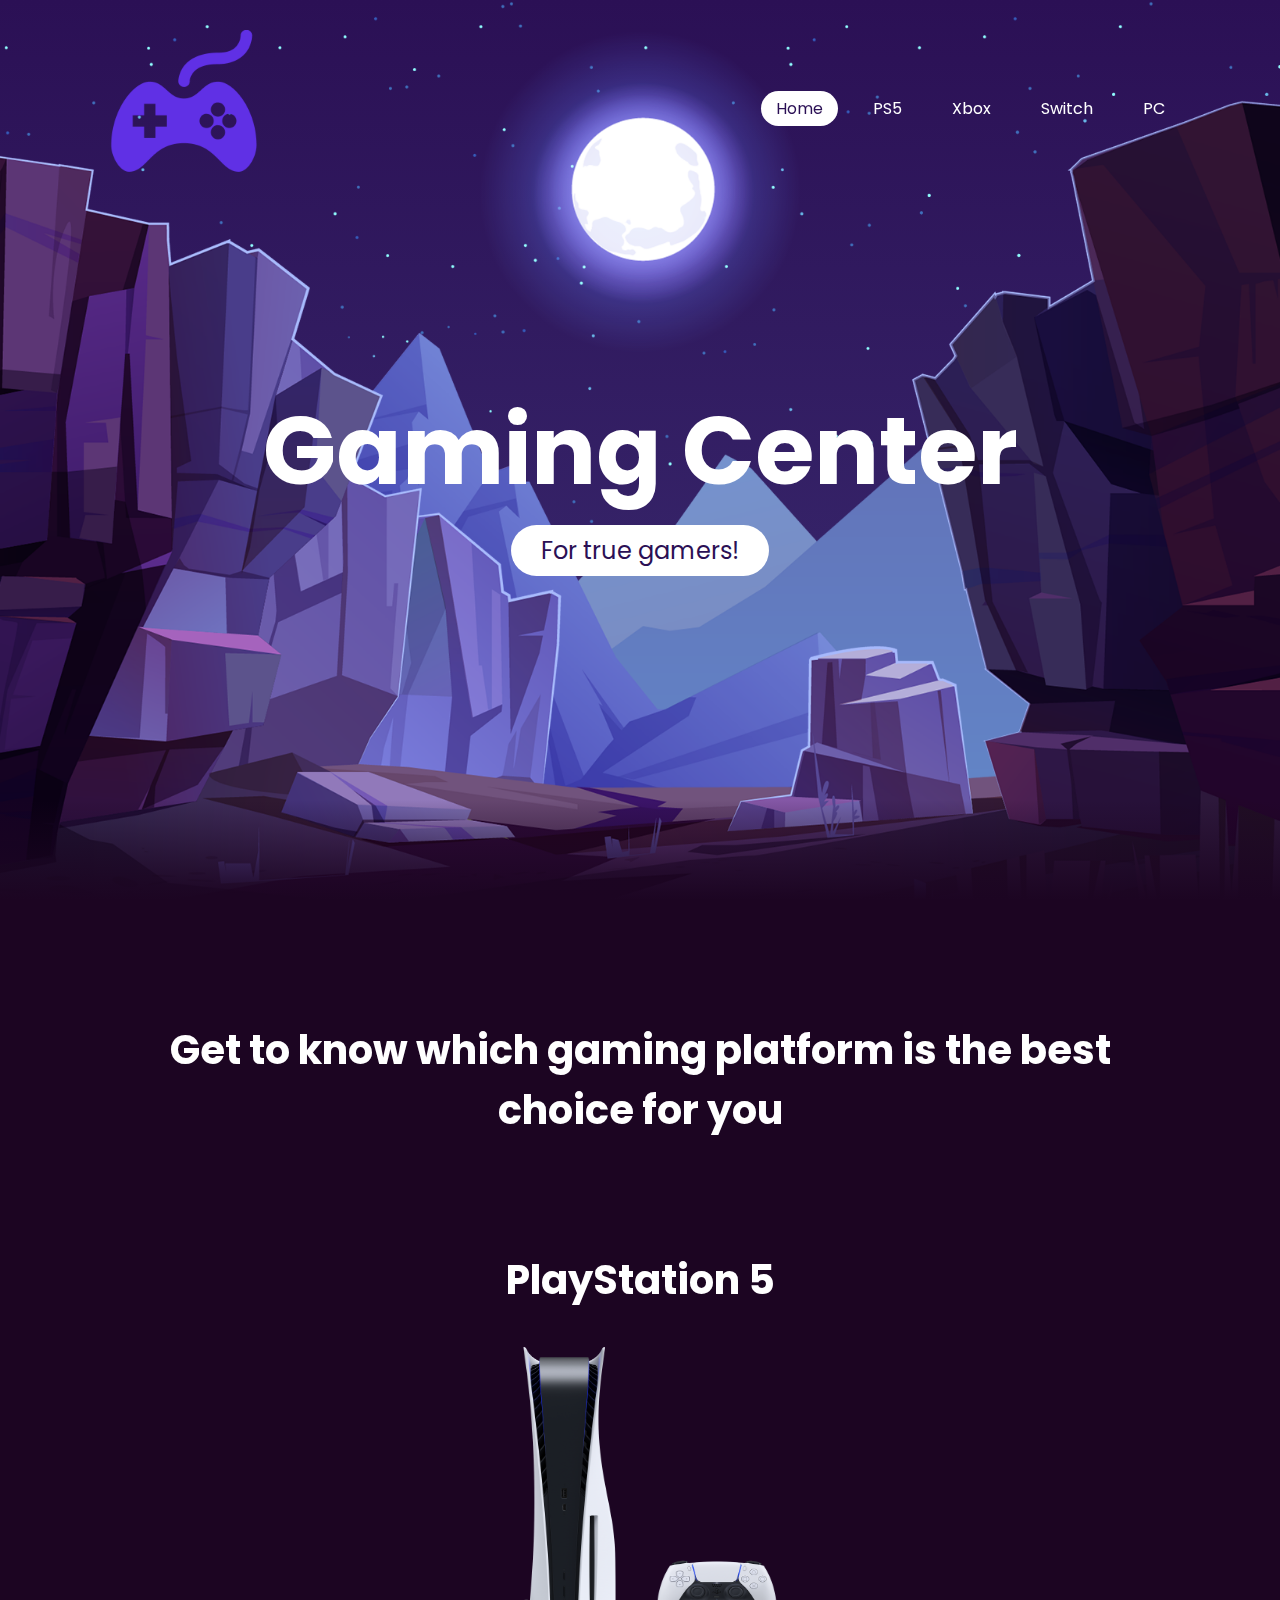
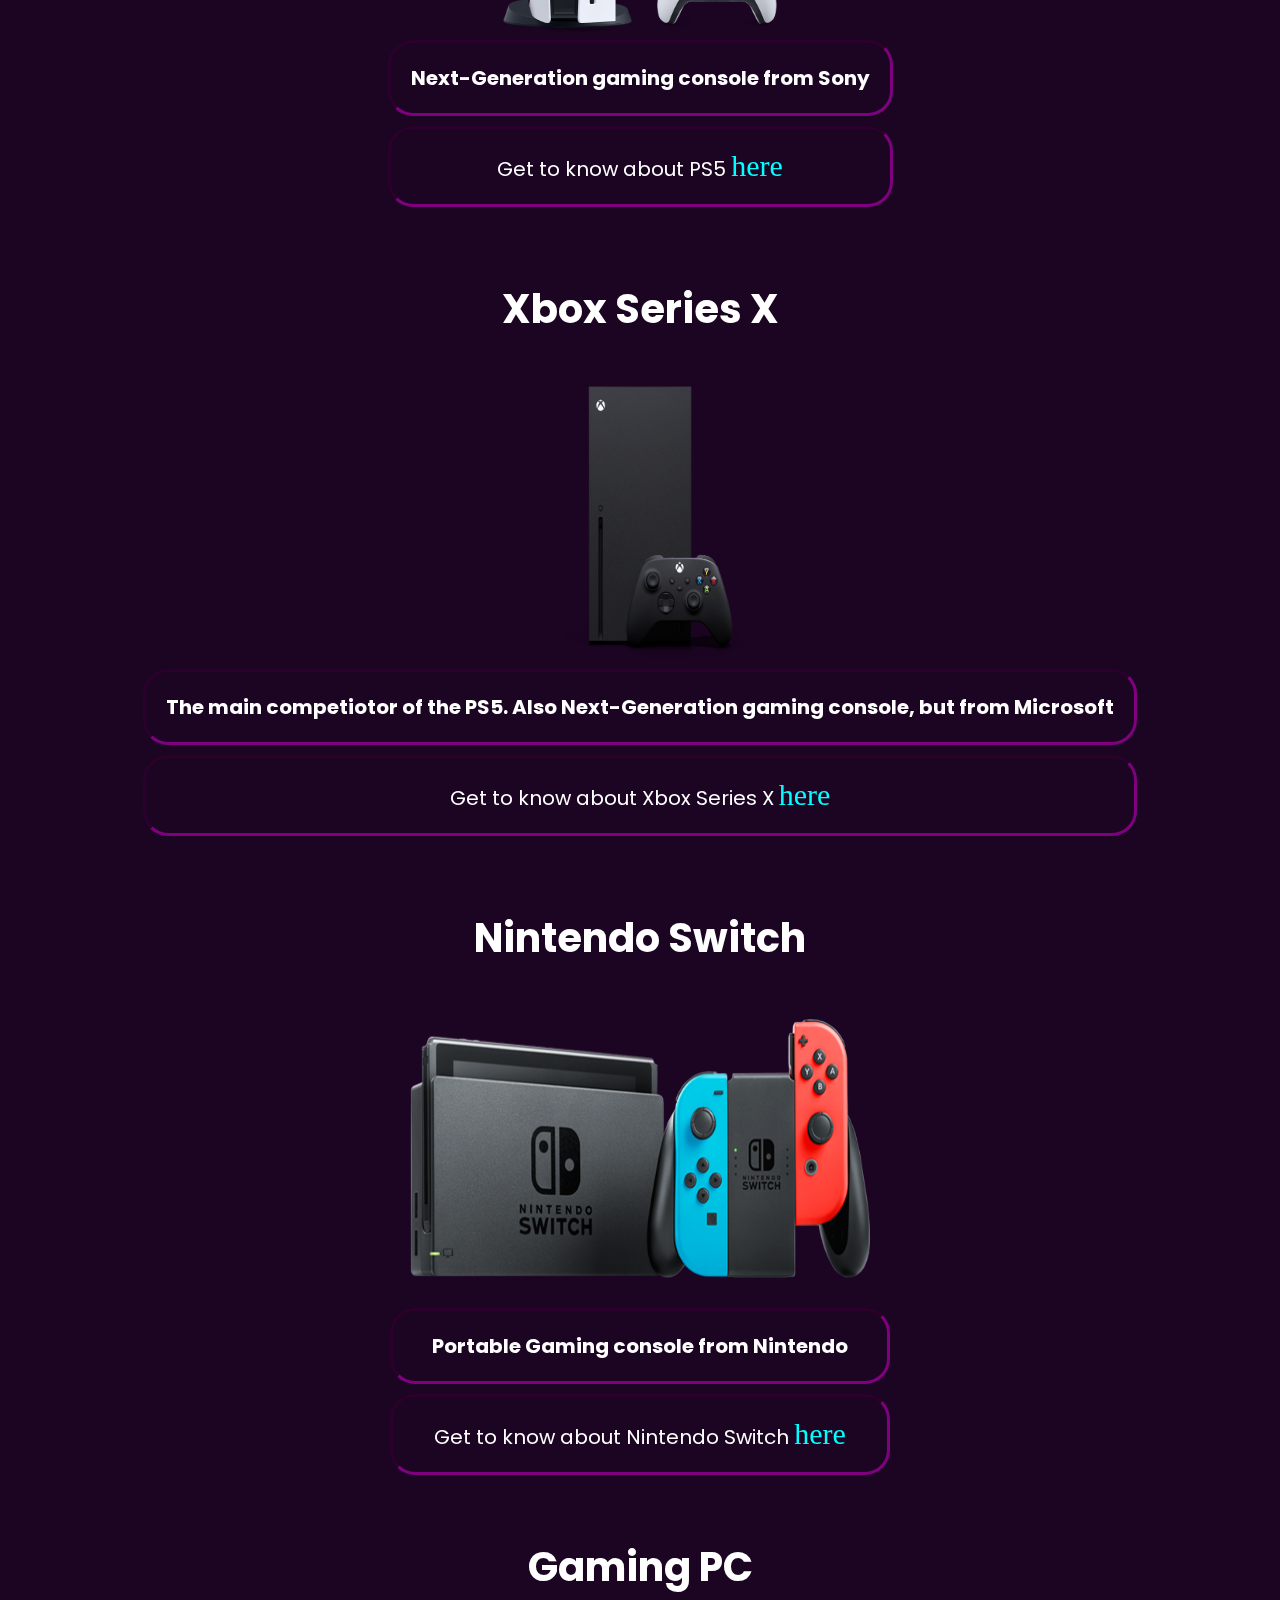
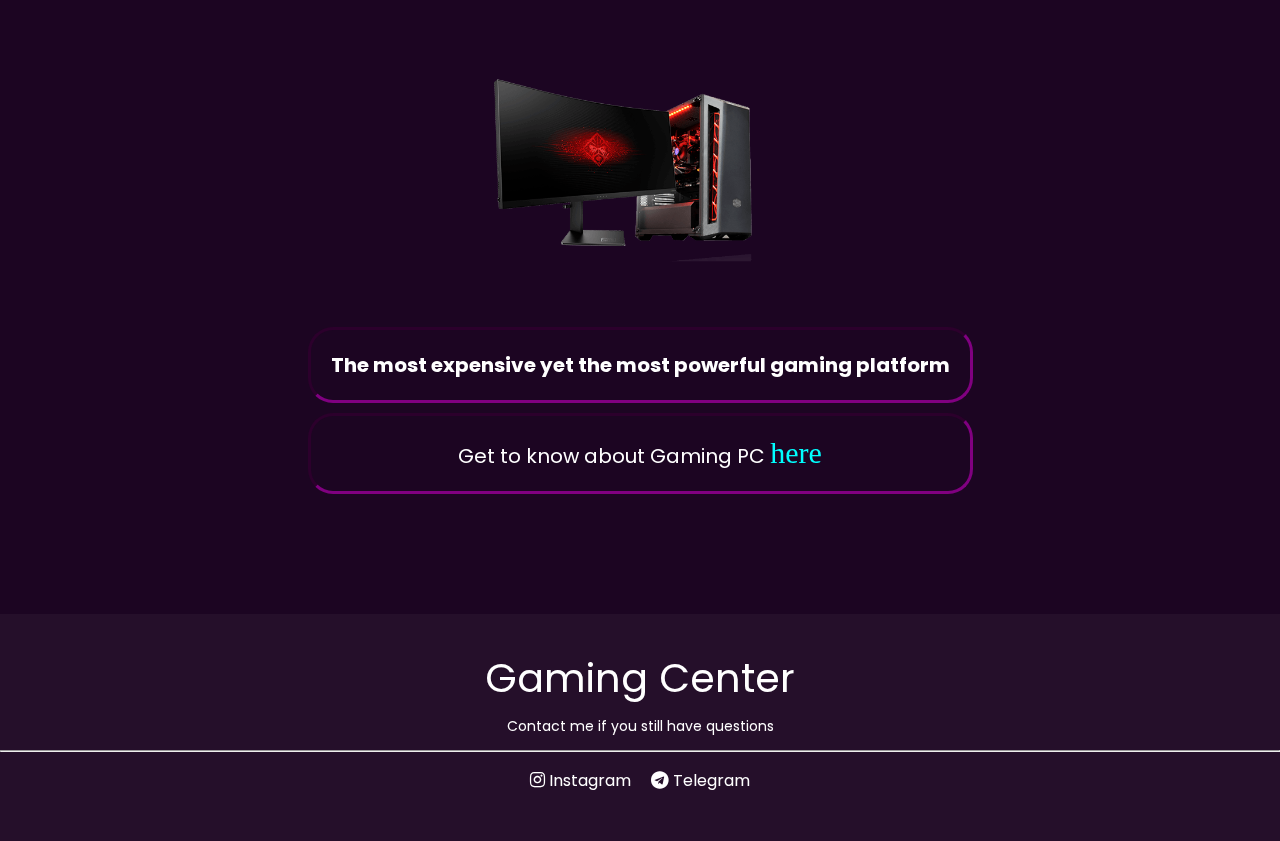
==== index.html @ 8a82aa0a "renamed index1.html" ====
<!DOCTYPE html>
<html lang="en">
<head>
    <meta charset="UTF-8">
    <meta name="description" content="The best Gaming Platfroms">
    <title>Gaming Centre</title>
    <link rel="stylesheet" href="css/main1.css">
    <link rel="stylesheet" href="https://cdnjs.cloudflare.com/ajax/libs/font-awesome/4.7.0/css/font-awesome.min.css">
</head>
<body>
    <header>
        <a href="#" class="logo"> <img src="images/pngegg (1).png"> </a>
        <ul>
             <li><a href="index1.html" class="active">Home</a></li>
             <li><a href="index2.html">PS5</a></li>
             <li><a href="index3.html">Xbox</a></li>
             <li><a href="index4.html">Switch</a></li>
             <li><a href="index5.html">PC</a></li>
        </ul>
    </header>

    <section>
        <img src="images/stars.png" id="stars">
        <img src="images/moon.png" id="moon">
        <img src="images/mountains_behind.png" id="mountains_behind">
        <h2 id="text">Gaming Center</h2>
        <div id="info">
            For true gamers!
        </div>
        <img src="images/mountains_front.png" id="mountains_front">
    </section>

    <div class="sec">
        <h2>Get to know which gaming platform is the best choice for you</h2>
        <div class="GamPlatfroms">
            <div class="ps5">
                <h3>PlayStation 5</h3>
                <a href="#"><img src="images/PS5.png" id="PS5"></a>
                <p><strong>Next-Generation gaming console from Sony</strong></p>
                <div class="2nd paragraph"><p>Get to know about PS5 <a href="index2.html">here</a></p></div>
            </div>
            <div class ="XboxSeriesX">
                <h3>Xbox Series X</h3>
                <a href="#"><img src="images/Xbox_Series_X.png" id="Xbox_Series_X"></a>
                <p><strong>The main competiotor of the PS5. Also Next-Generation gaming console, but from Microsoft</strong></p>
                <div class="2nd paragraph"><p>Get to know about Xbox Series X <a href="index3.html">here</a></p></div>
            </div>
            <div class ="Switch">
                <h3>Nintendo Switch</h3>
                <a href="#"><img src="images/Nintendo_Switch.png" id="Nintendo_Switch"></a>
                <p><strong>Portable Gaming console from Nintendo</strong></p>
                <div class="2nd paragraph"><p>Get to know about Nintendo Switch <a href="index4.html">here</a></p></div>
            </div>
            <div class ="PC" >
                <h3>Gaming PC</h3>
                <a href="#"><img src="images/gaming_pc.png" id="gaming_pc"></a>
                 <p><strong>The most expensive yet the most powerful gaming platform</strong></p>
                 <div class="2nd paragraph"><p>Get to know about Gaming PC <a href="index5.html">here</a></p></div>
            </div>
        </div>
    </div>

<footer>

    <div class = "footer-content">
        <h3>Gaming Center</h3>
        <p>Contact me if you still have questions</p>
        <hr>
        <ul class="socials">
            <li><a href="#"><i class="fa fa-instagram"></i> </a> Instagram </li>
            <li><a href="#"><i class="fa fa-telegram"> </i> </a> Telegram </li>
       </ul>
    </div>

</footer>
</body>
</html>
---- css/main1.css ----
@import url('https://fonts.googleapis.com/css2?family=Poppins:300,400,500,600,700,800,900&display=swap');
*
{
 margin: 0;
 padding: 0;
 box-sizing: border-box;
 font-family: 'Poppins', sans-serif;
}
 body
{
 min-height: 100vh;
 background: linear-gradient(#2b1055, #7597de)
}
 header
{
 position: absolute;
 top: 0;
 left: 0;
 width: 100%;
 padding: 30px 100px;
 display: flex;
 justify-content: space-between;
 align-items: center;
 z-index: 1000;
}
a img
{
 width: 150px;
 height: 150px;
 margin-left: 10px;
}
 header ul
{
 display: flex;
 justify-content: center;
 align-items: center;
}
 header ul li
{
 list-style: none;
 margin-left: 20px;
}
 header ul li a
{
 text-decoration: none;
 padding: 6px 15px;
 color: #fff;
 border-radius: 20px;
}
 header ul li a:hover,
 header ul li a.active
{
 background: #fff;
 color: #2b1055;
}
 section
{
 position: relative;
 width: 100%;
 height: 100vh;
 padding: 100px;
 display: flex;
 justify-content: center;
 align-items: center;
}
section::before
{
 content: '';
 position: absolute;
 bottom: 0;
 width: 100%;
 height: 100px;
 background: linear-gradient(to top,#1c0522, transparent);
 z-index:1000;
}
 section img
{
 position: absolute;
 top: 0;
 left: 0;
 width: 100%;
 height: 100%;
 object-fit: cover;
}
 section img#moon
{
 mix-blend-mode: screen;
}
 #text
{
 position: absolute;
 color: #fff;
 white-space: nowrap;
 font-size: 7.5vw;
 z-index: 9;
}
#info
{
 text-decoration: none;
 display: inline-block;
 padding: 8px 30px;
 border-radius: 40px;
 background: #fff;
 color: #2b1055;
 font-size: 1.5em;
 z-index: 9;
 transform: translateY(100px);
}
.sec
{
 position: relative;
 padding: 100px;
 background: #1c0522;
}
.sec h2
{
 font-size: 40px;
 margin-bottom: 70px;
 padding: 20px;
 color: #fff;
 text-align: center;
}
.GamPlatfroms
{
 display: grid;
 grid-template-rows: repeat(4, 1fr);
 grid-gap: 2em;
 justify-items: center;
}
.sec > div > div > a > img
{
width: 300px;
height: 300px;
}
#Nintendo_Switch
{
 width: 500px;
 height: 300px;
 margin-bottom: 10px;
 padding: 20px;
}
.sec > div > div > h3
{
 font-size: 40px;
 margin-bottom: 10px;
 padding: 20px;
 color: #fff;
 text-align: center;
}
.sec > div > div > p
{
 text-align: center;
 font-size: 20px;
 margin-bottom: 10px;
 padding: 20px;
 color: #fff;
 border: 3px inset purple;
 border-radius: 25px;
}
#PS5
{
  display: block;
  margin-left: auto;
  margin-right: auto;
}
#Xbox_Series_X
{
  display: block;
  margin-left: auto;
  margin-right: auto;
}
#Nintendo_Switch
{
  display: block;
  margin-left: auto;
  margin-right: auto;
}
#gaming_pc
{
  display: block;
  margin-left: auto;
  margin-right: auto;
}
.sec > div > div > div > p
{
 text-align: center;
 font-size: 20px;
 margin-bottom: 10px;
 padding: 20px;
 color: white;
 border: 3px inset purple;
 border-radius: 25px;
}
div div div p a
{
text-decoration: none;
font-family: "Copperplate",Fantasy;
font-size: 30px;
color: aqua;
}
div div div p a:hover
{
 background: #fff;
 color: #2b1055;
 border-radius: 10px;
 border: 3px solid #B879DA;
}
footer
{
 background: #250F2A;
 height: auto;
 width: 100vw;
 padding-top: 40px;
 color: #fff;
}
.footer-content
{
 display: flex;
 align-items: center;
 justify-content: center;
 flex-direction: column;
 text-align: center;
}
.footer-content h3
{
 font-size: 40px;
 font-weight: 400;
 text-transform: capitalize;
 line-height: 3rem;
}
.footer-content p
{
 max-width: 500px;
 margin: 10px auto;
 line-height: 28px;
 font-size: 14px;
}
.socials
{
 list-style: none;
 display: flex;
 align-items: center;
 justify-content: center;
 margin: 1rem 0 3rem 0;
}
.socials li
{
margin: 0 10px;
}
.socials a
{
 text-decoration: none;
 color: #fff;
}
.socials a i
{
 font-size: 1.1rem;
}
.socials a:hover i
{
 color: aqua;
}
hr
{
 width: 100%;
 text-align: left;
 margin-left: 0
}
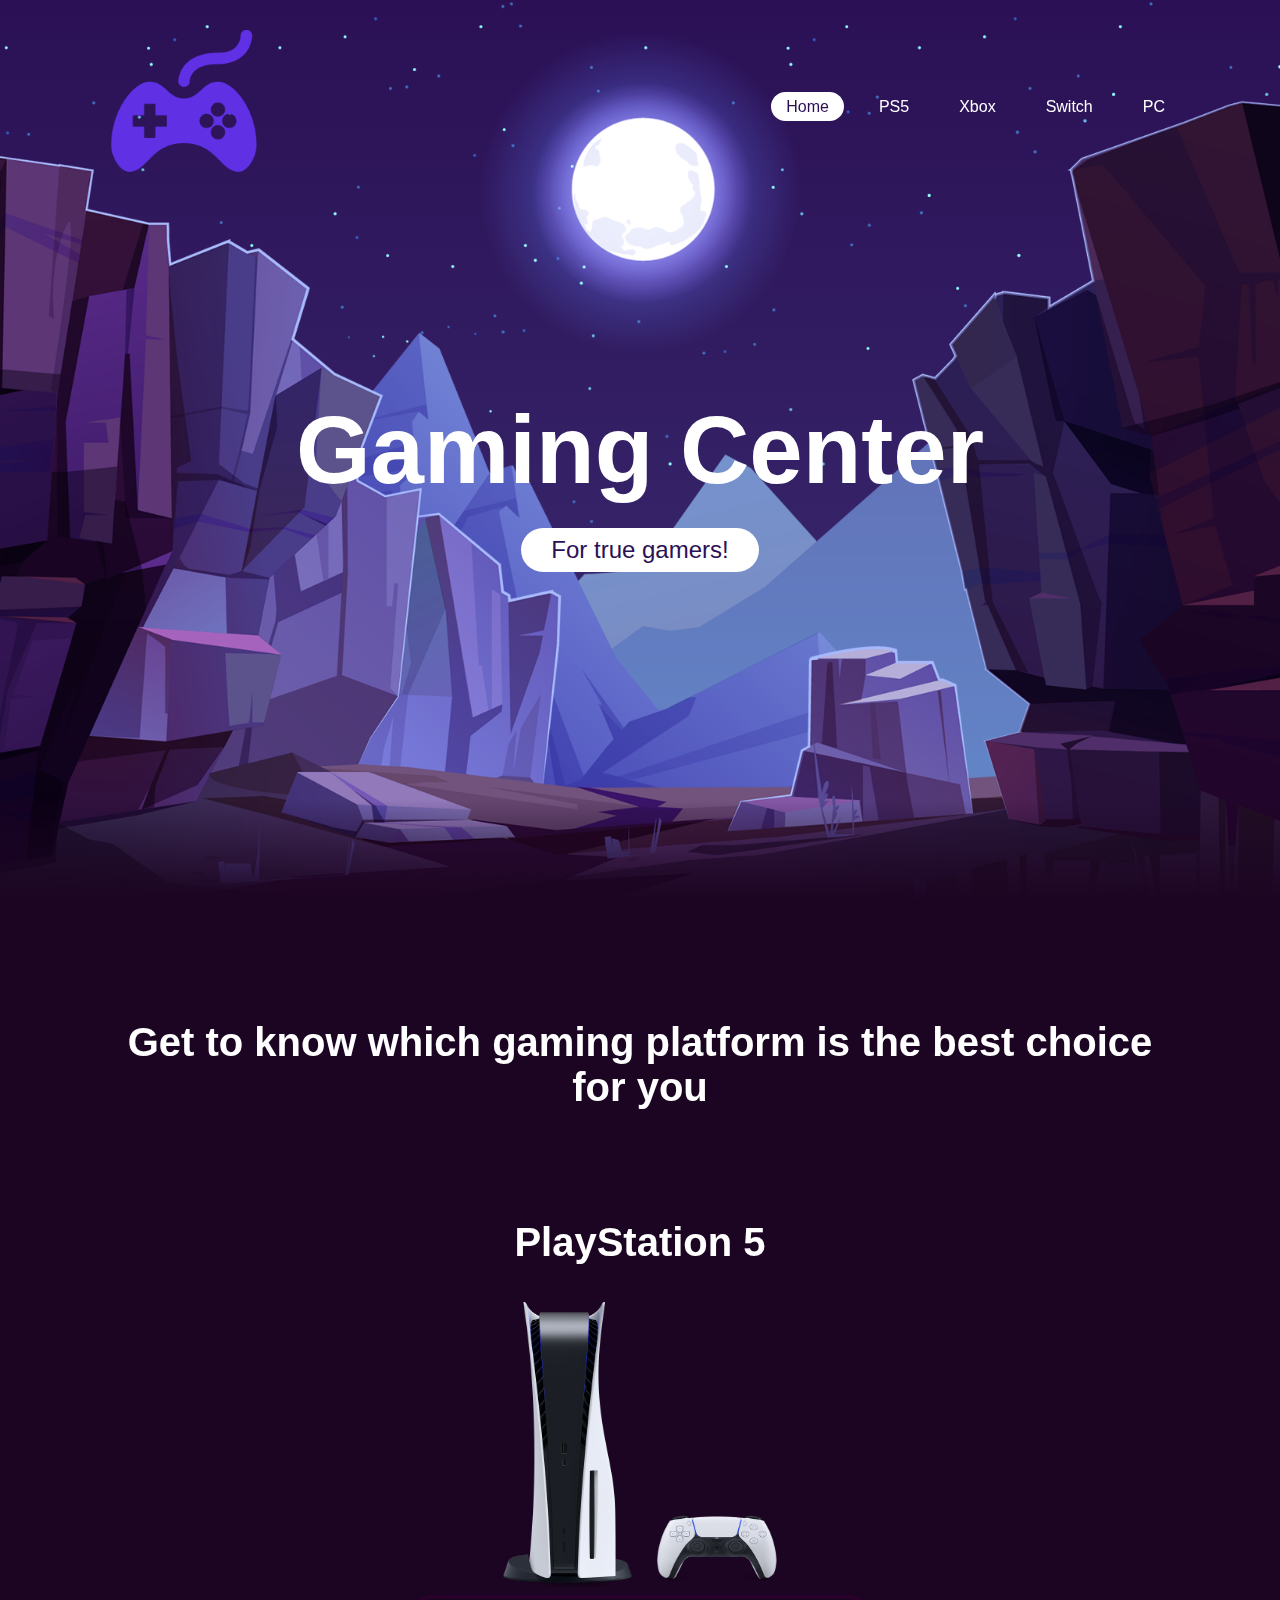
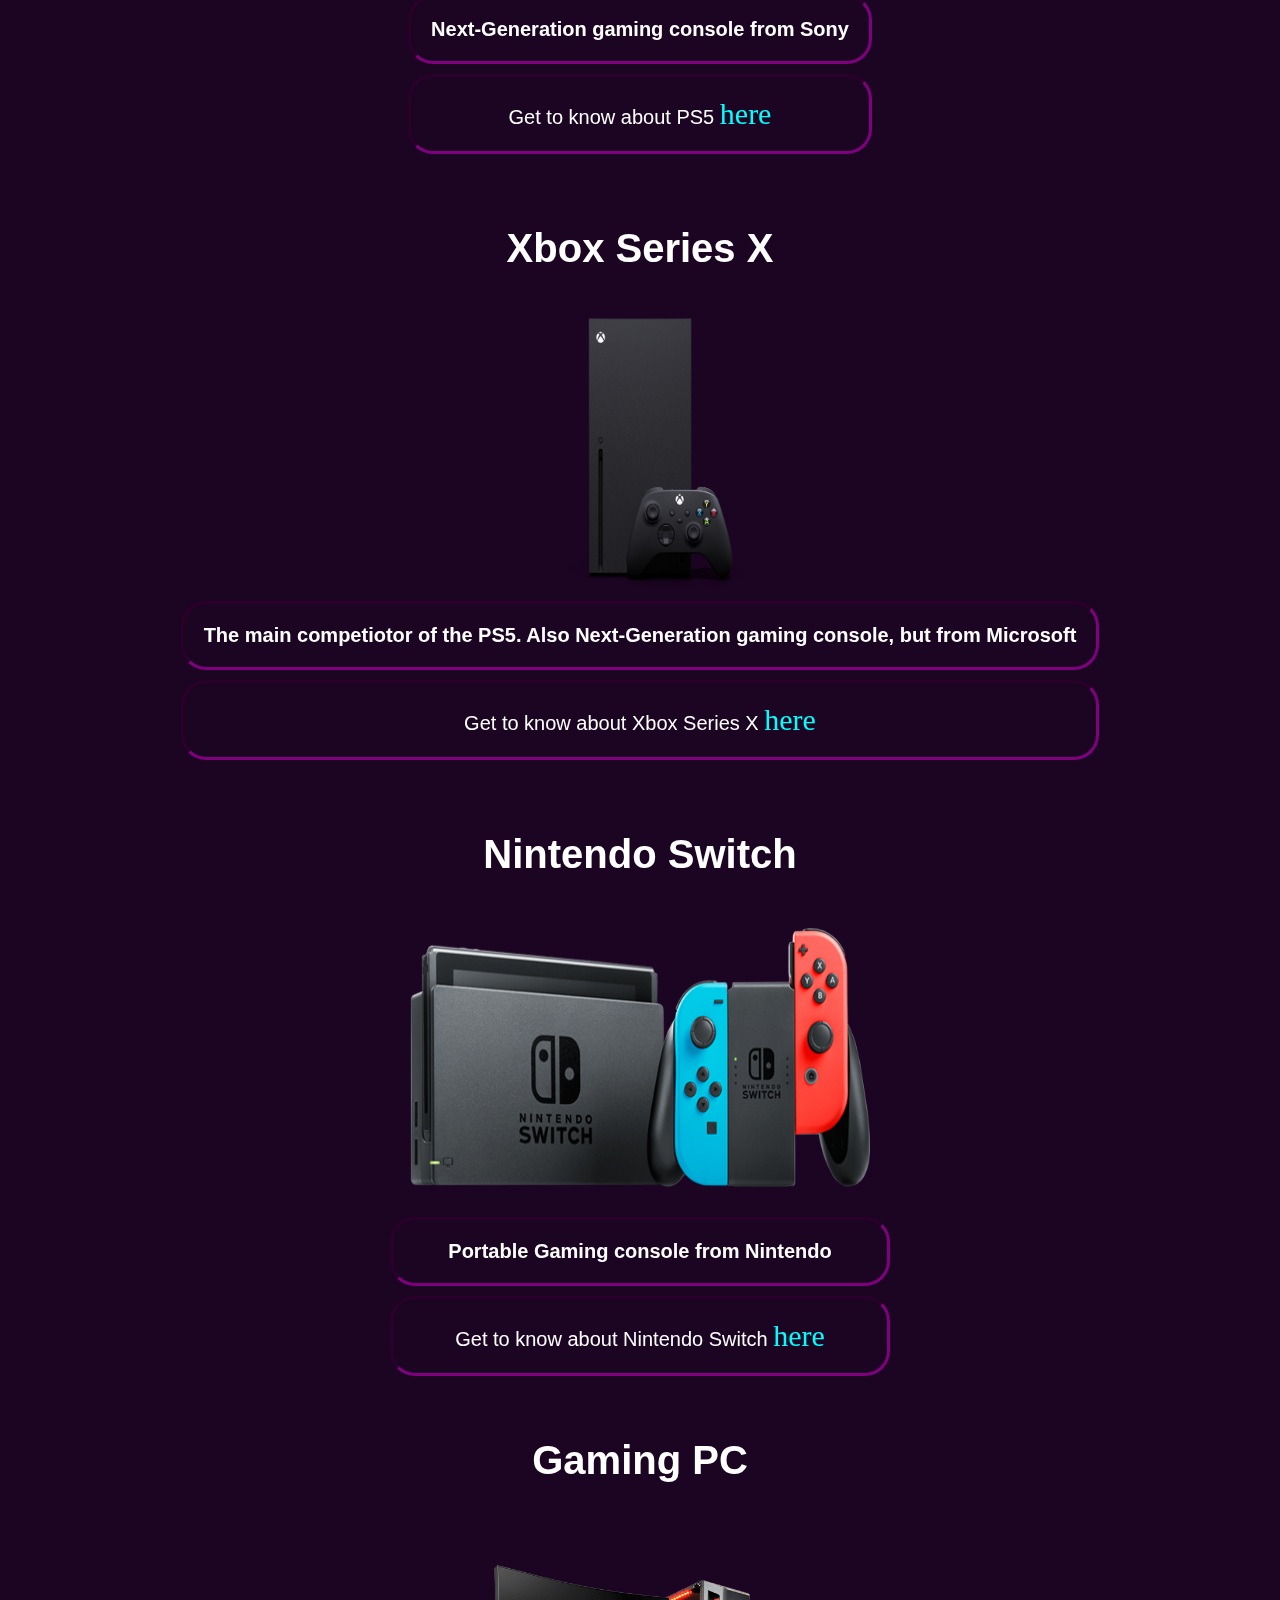
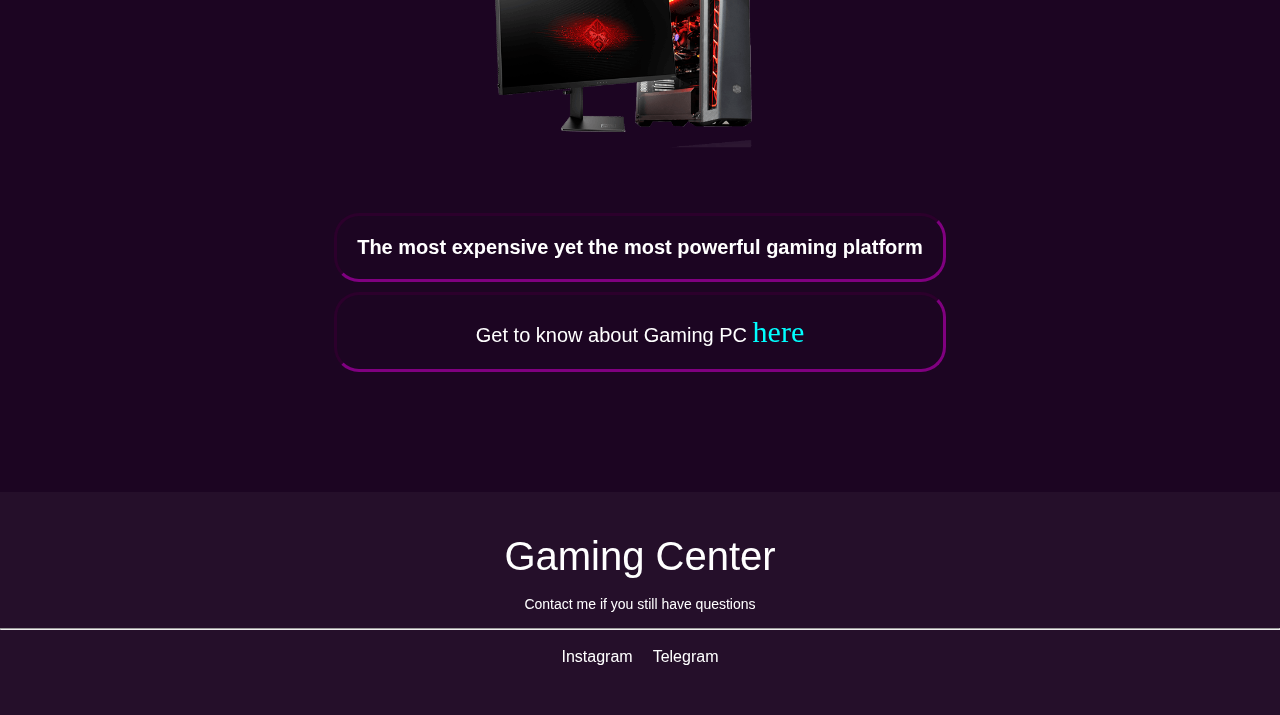
==== commit 3842c723: "Update index.html" ====
--- a/index.html
+++ b/index.html
@@ -3,6 +3,7 @@
 <head>
     <meta charset="UTF-8">
     <meta name="description" content="The best Gaming Platfroms">
+    <meta http-equiv="Content-Security-Policy" content="default-src 'self'; script-src 'none'; style-src 'self'; img-src 'self'; font-src 'self';">
     <title>Gaming Centre</title>
     <link rel="stylesheet" href="css/main1.css">
     <link rel="stylesheet" href="https://cdnjs.cloudflare.com/ajax/libs/font-awesome/4.7.0/css/font-awesome.min.css">
@@ -74,4 +75,4 @@
 
 </footer>
 </body>
-</html>+</html>
